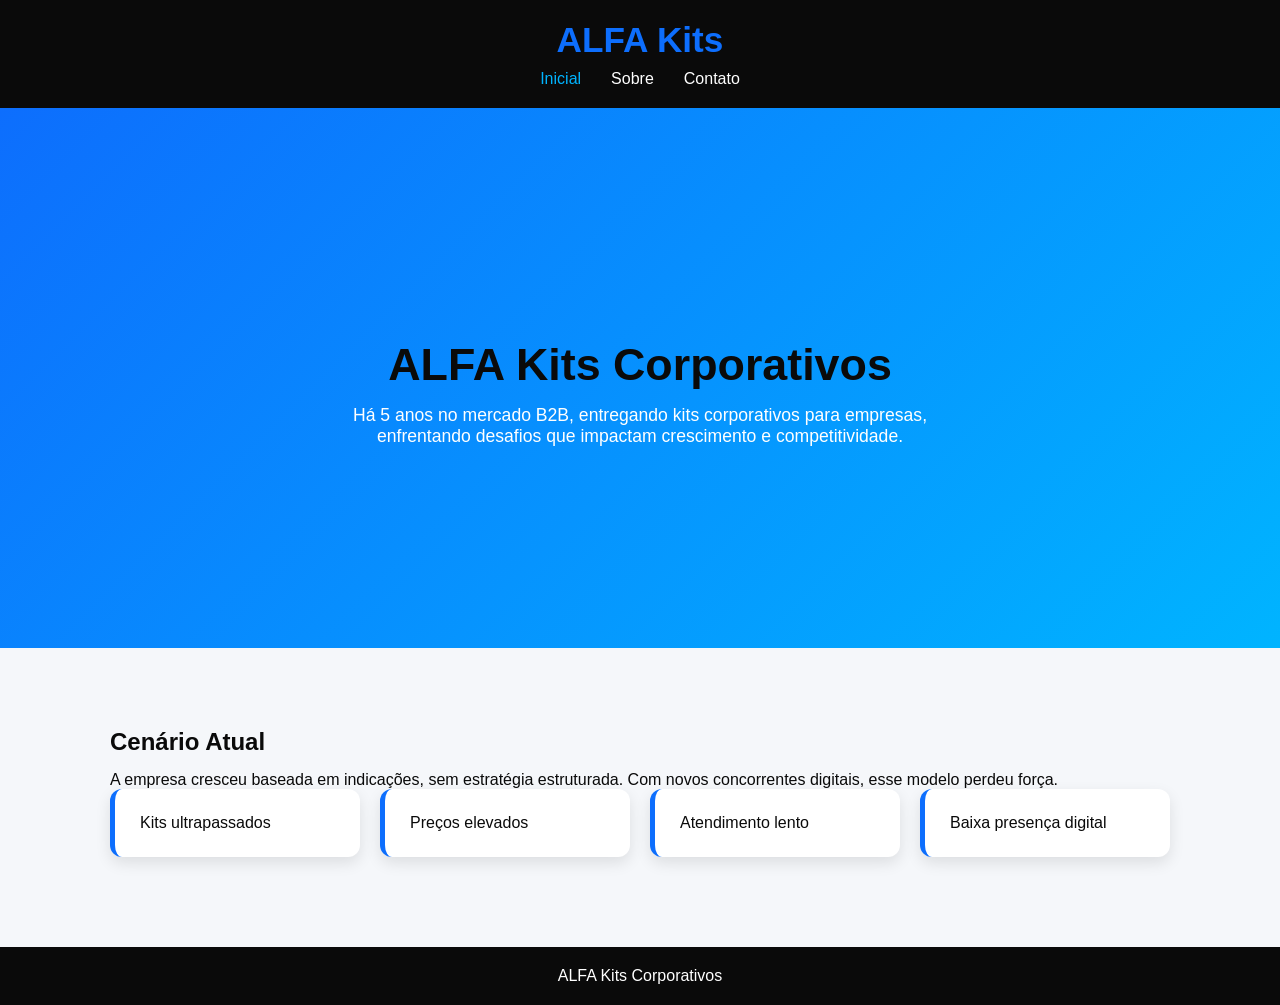
==== index.html @ 17c6bc6e "Primeiro commit" ====
<!DOCTYPE html>
<html lang="pt-BR">
<head>
    <meta charset="UTF-8">
    <meta name="viewport" content="width=device-width, initial-scale=1.0">
    <title>ALFA Kits</title>
    <link rel="stylesheet" href="styles.css">
    <link rel="shortcut icon" href="favicon/favicon.png" type="image/x-icon">
</head>
<body>

<!-- HEADER -->
<header>
    <h1>ALFA Kits</h1>
    <nav>
        <a href="#home" class="active">Inicial</a>
        <a href="#sobre">Sobre</a>
        <a href="#contato">Contato</a>
    </nav>
</header>

<!-- HOME -->
<section id="home">
    <div class="hero">
        <h2>ALFA Kits Corporativos</h2>
        <p>
            Há 5 anos no mercado B2B, entregando kits corporativos para empresas,
            enfrentando desafios que impactam crescimento e competitividade.
        </p>
    </div>

    <div class="container">
        <h2>Cenário Atual</h2>
        <p>
            A empresa cresceu baseada em indicações, sem estratégia estruturada.
            Com novos concorrentes digitais, esse modelo perdeu força.
        </p>

        <div class="grid">
            <div class="card">Kits ultrapassados</div>
            <div class="card">Preços elevados</div>
            <div class="card">Atendimento lento</div>
            <div class="card">Baixa presença digital</div>
        </div>
    </div>
</section>

<!-- SOBRE -->
<section id="sobre">
    <div class="container">
        <h1>Sobre a Empresa</h1>

        <p>
            A ALFA Kits Corporativos atua há 5 anos no mercado B2B, fornecendo kits
            de boas-vindas e kits comemorativos para empresas.
        </p>

        <h2>Nossos Produtos</h2>
        <div class="gallery">
            <div class="product-card">
                <img src="imagens/kits1.webp" alt="Kit Corporativo 1">
                <h3>Kit Corporativo 1</h3>
                <p>Apresentação premium para clientes e parceiros.</p>
            </div>
            <div class="product-card">
                <img src="imagens/kits2.webp" alt="Kit Corporativo 2">
                <h3>Kit Corporativo 2</h3>
                <p>Oferta especial para reuniões e eventos.</p>
            </div>
            <div class="product-card">
                <img src="imagens/kits3.webp" alt="Kit Corporativo 3">
                <h3>Kit Corporativo 3</h3>
                <p>Personalizado para equipes e brindes internos.</p>
            </div>
            <div class="product-card">
                <img src="imagens/kits4.webp" alt="Kit Corporativo 4">
                <h3>Kit Corporativo 4</h3>
                <p>Design sofisticado para grandes clientes.</p>
            </div>
        </div>

        <h2>Mais Fotos</h2>
        <div class="scroll-gallery">
            <div class="scroll-card">
                <img src="imagens/kits1.webp" alt="Kit Corporativo 1">
                <h3>Kit Corporativo 1</h3>
            </div>
            <div class="scroll-card">
                <img src="imagens/kits2.webp" alt="Kit Corporativo 2">
                <h3>Kit Corporativo 2</h3>
            </div>
            <div class="scroll-card">
                <img src="imagens/kits3.webp" alt="Kit Corporativo 3">
                <h3>Kit Corporativo 3</h3>
            </div>
            <div class="scroll-card">
                <img src="imagens/kits4.webp" alt="Kit Corporativo 4">
                <h3>Kit Corporativo 4</h3>
            </div>
            <div class="scroll-card">
                <img src="imagens/kits5.webp" alt="Kit Corporativo 5">
                <h3>Kit Corporativo 5</h3>
            </div>
            <div class="scroll-card">
                <img src="imagens/portifolio.png" alt="Portfólio">
                <h3>Portfólio Completo</h3>
            </div>
        </div>

        <h2>Problemas Internos</h2>
        <div class="grid">
            <div class="card">Sem portfólio padronizado</div>
            <div class="card">Preços sem critério</div>
            <div class="card">Sem política comercial</div>
            <div class="card">Processos desorganizados</div>
        </div>

        <h2>Consequências</h2>
        <div class="grid">
            <div class="card"><h3>-18%</h3><p>Queda no faturamento</p></div>
            <div class="card">Perda de contratos</div>
            <div class="card">Investimentos congelados</div>
        </div>
    </div>
</section>

<!-- CONTATO -->
<section id="contato" style="display:none;">
    <div class="container">
        <h1>Contato</h1>
        <form id="form">
            <input type="text" name="nome" placeholder="Nome" required>
            <input type="email" name="email" placeholder="Email" required>
            <textarea name="mensagem" placeholder="Mensagem" required></textarea>
            <button type="submit">Enviar</button>
        </form>
    </div>
</section>

<!-- FOOTER -->
<footer>
    <p>ALFA Kits Corporativos</p>
</footer>

<script src="script.js"></script>
</body>
</html>
---- styles.css ----
:root {
    --primary: #0d6efd;      /* azul principal */
    --secondary: #00b4ff;    /* azul claro */
    --dark: #0a0a0a;         /* preto */
    --gray: #1f1f1f;         /* cinza escuro */
    --light: #f5f7fa;        /* fundo claro */
    --white: #ffffff;
}

/* RESET */
* {
    margin: 0;
    padding: 0;
    box-sizing: border-box;
    font-family: "Segoe UI", Arial, sans-serif;
}

/* BODY */
body {
    background: var(--light);
    color: var(--dark);
}

/* ================= HEADER ================= */
header {
    background: var(--dark);
    color: var(--white);
    padding: 20px;
    text-align: center; /* centraliza tudo */
}

/* deixa o título maior */
header h1 {
    font-size: 2.2rem;
    color: var(--primary);
    margin-bottom: 10px;
}

/* centraliza os links abaixo do título */
nav {
    display: flex;
    justify-content: center;
    gap: 30px;
} 

nav a {
    color: var(--white);
    text-decoration: none;
    font-weight: 500;
    position: relative;
    transition: 0.3s;
}

/* LINHA ANIMADA */
nav a::after {
    content: "";
    position: absolute;
    width: 0%;
    height: 2px;
    background: var(--secondary);
    left: 0;
    bottom: -5px;
    transition: 0.3s;
}

nav a:hover::after {
    width: 100%;
}

nav a.active {
    color: var(--secondary);
}

/* ================= HERO ================= */
.hero {
    height: 60vh;
    display: flex;
    flex-direction: column;
    justify-content: center;
    align-items: center;
    background: linear-gradient(135deg, var(--primary), var(--secondary));
    color: var(--white);
    text-align: center;
    padding: 20px;
}

.hero h2 {
    font-size: 2.8rem;
    margin-bottom: 15px;
}

.hero p {
    max-width: 600px;
    font-size: 1.1rem;
}

/* ================= CONTAINER ================= */
.container {
    max-width: 1100px;
    margin: auto;
    padding: 50px 20px;
}

/* TITULOS */
h1 {
    text-align: center;
    margin-bottom: 30px;
    color: var(--primary);
}

h2 {
    margin: 30px 0 15px;
    color: var(--dark);
}

/* ================= GRID ================= */
.grid {
    display: grid;
    grid-template-columns: repeat(auto-fit, minmax(250px, 1fr));
    gap: 20px;
}

.gallery {
    display: grid;
    grid-template-columns: repeat(auto-fit, minmax(220px, 1fr));
    gap: 20px;
    margin-top: 25px;
}

.scroll-gallery {
    display: grid;
    grid-auto-flow: column;
    grid-auto-columns: minmax(240px, 260px);
    gap: 20px;
    overflow-x: auto;
    padding-bottom: 10px;
    margin-top: 20px;
    scroll-snap-type: x mandatory;
}

.scroll-gallery::-webkit-scrollbar {
    height: 10px;
}

.scroll-gallery::-webkit-scrollbar-track {
    background: rgba(0,0,0,0.05);
    border-radius: 999px;
}

.scroll-gallery::-webkit-scrollbar-thumb {
    background: var(--primary);
    border-radius: 999px;
}

.scroll-card {
    background: var(--white);
    border-radius: 18px;
    overflow: hidden;
    box-shadow: 0 8px 25px rgba(0,0,0,0.08);
    scroll-snap-align: start;
    min-width: 240px;
}

.scroll-card img {
    width: 100%;
    display: block;
    aspect-ratio: 4 / 3;
    object-fit: cover;
}

.scroll-card h3 {
    margin: 14px 16px 16px;
    color: var(--primary);
}

@media (max-width: 900px) {
    .scroll-gallery {
        grid-auto-columns: minmax(200px, 240px);
    }
}

.product-card {
    background: var(--white);
    border-radius: 16px;
    overflow: hidden;
    box-shadow: 0 8px 22px rgba(0,0,0,0.08);
    transition: transform 0.25s ease, box-shadow 0.25s ease;
}

.product-card img {
    width: 100%;
    display: block;
    aspect-ratio: 4 / 3;
    object-fit: cover;
}

.product-card h3 {
    margin: 18px 20px 10px;
    color: var(--primary);
}

.product-card p {
    margin: 0 20px 18px;
    color: #444;
    line-height: 1.5;
}

.product-card:hover {
    transform: translateY(-4px);
    box-shadow: 0 14px 35px rgba(0,0,0,0.12);
}

/* ================= CARD ================= */
.card {
    background: var(--white);
    padding: 25px;
    border-radius: 12px;
    box-shadow: 0 6px 15px rgba(0,0,0,0.1);
    border-left: 5px solid var(--primary);
    transition: 0.3s;
}

.card:hover {
    transform: translateY(-6px);
    box-shadow: 0 10px 20px rgba(0,0,0,0.15);
}

.card h3 {
    color: var(--primary);
    margin-bottom: 10px;
}

/* ================= FORM ================= */
form {
    background: var(--white);
    padding: 30px;
    border-radius: 12px;
    box-shadow: 0 6px 15px rgba(0,0,0,0.1);
    max-width: 500px;
    margin: auto;
}

/* INPUTS */
input, textarea {
    width: 100%;
    padding: 12px;
    margin: 10px 0;
    border-radius: 8px;
    border: 1px solid #ccc;
    transition: 0.3s;
}

input:focus, textarea:focus {
    border-color: var(--primary);
    outline: none;
}

/* BOTÃO */
button {
    width: 100%;
    padding: 12px;
    border: none;
    border-radius: 8px;
    background: linear-gradient(to right, var(--primary), var(--secondary));
    color: var(--white);
    font-weight: bold;
    cursor: pointer;
    transition: 0.3s;
}

button:hover {
    transform: scale(1.03);
}

/* ================= FOOTER ================= */
footer {
    background: var(--dark);
    color: var(--white);
    text-align: center;
    padding: 20px;
    margin-top: 40px;
}

/* RESPONSIVO */
@media (max-width: 600px) {
    .hero h2 {
        font-size: 2rem;
    }
}
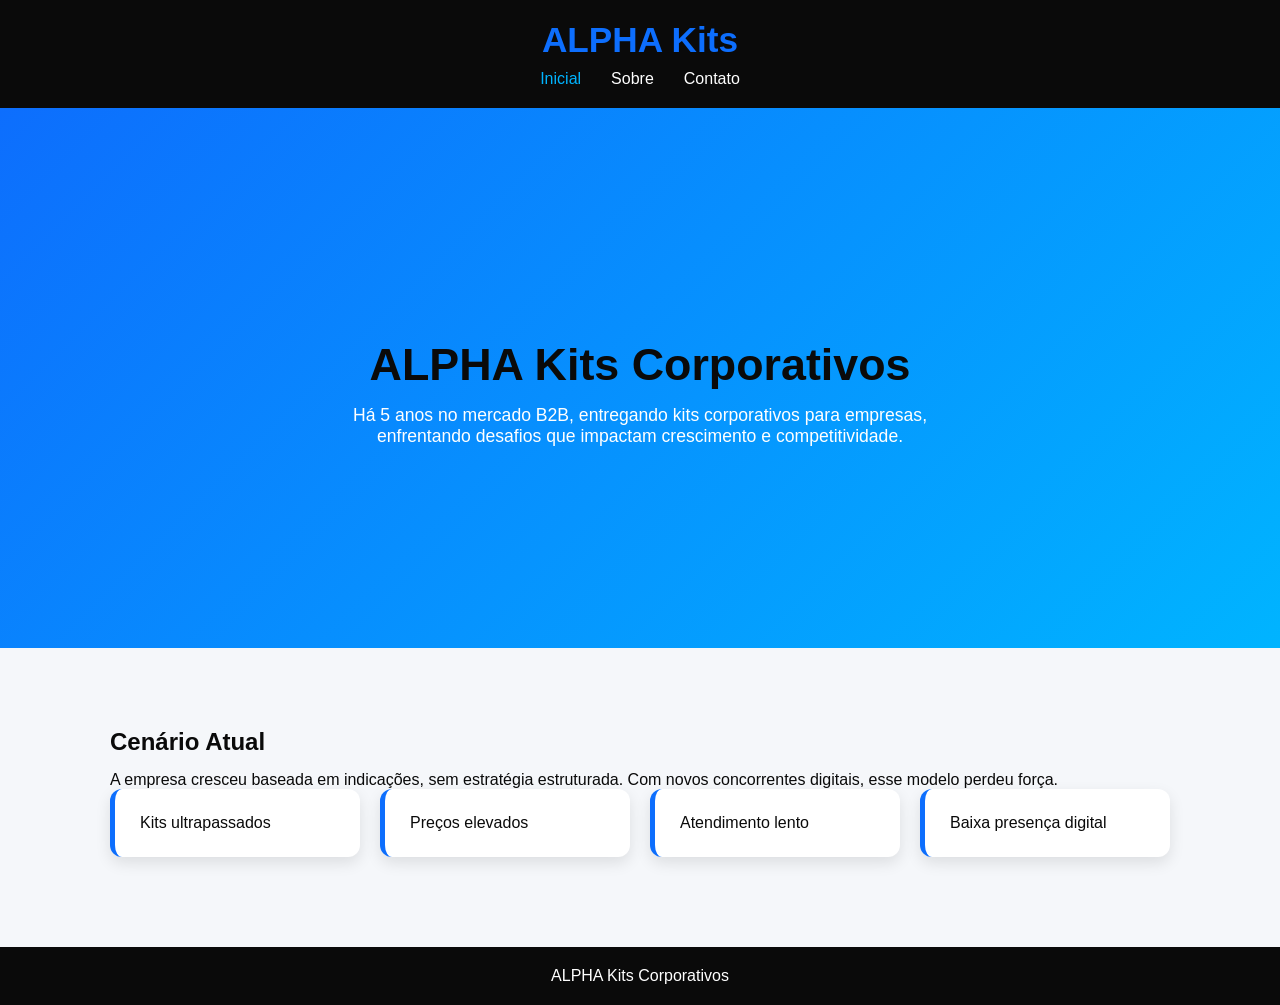
==== commit 5676a242: "Atualização do portfólio, preços dos kits e ajustes no CSS" ====
--- a/index.html
+++ b/index.html
@@ -3,7 +3,7 @@
 <head>
     <meta charset="UTF-8">
     <meta name="viewport" content="width=device-width, initial-scale=1.0">
-    <title>ALFA Kits</title>
+    <title>ALPHA Kits</title>
     <link rel="stylesheet" href="styles.css">
     <link rel="shortcut icon" href="favicon/favicon.png" type="image/x-icon">
 </head>
@@ -11,7 +11,7 @@
 
 <!-- HEADER -->
 <header>
-    <h1>ALFA Kits</h1>
+    <h1>ALPHA Kits</h1>
     <nav>
         <a href="#home" class="active">Inicial</a>
         <a href="#sobre">Sobre</a>
@@ -22,7 +22,7 @@
 <!-- HOME -->
 <section id="home">
     <div class="hero">
-        <h2>ALFA Kits Corporativos</h2>
+        <h2>ALPHA Kits Corporativos</h2>
         <p>
             Há 5 anos no mercado B2B, entregando kits corporativos para empresas,
             enfrentando desafios que impactam crescimento e competitividade.
@@ -51,7 +51,7 @@
         <h1>Sobre a Empresa</h1>
 
         <p>
-            A ALFA Kits Corporativos atua há 5 anos no mercado B2B, fornecendo kits
+            A ALPHA Kits Corporativos atua há 5 anos no mercado B2B, fornecendo kits
             de boas-vindas e kits comemorativos para empresas.
         </p>
 
@@ -139,7 +139,7 @@
 
 <!-- FOOTER -->
 <footer>
-    <p>ALFA Kits Corporativos</p>
+    <p>ALPHA Kits Corporativos</p>
 </footer>
 
 <script src="script.js"></script>
--- a/styles.css
+++ b/styles.css
@@ -205,6 +205,13 @@
     line-height: 1.5;
 }
 
+.product-card .price {
+    margin: 0 20px 20px;
+    font-size: 1.2rem;
+    font-weight: bold;
+    color: var(--gray);
+}
+
 .product-card:hover {
     transform: translateY(-4px);
     box-shadow: 0 14px 35px rgba(0,0,0,0.12);
@@ -281,6 +288,18 @@
     margin-top: 40px;
 }
 
+footer a {
+    color: var(--light);
+    text-decoration: none;
+    font-weight: bold;
+    transition: 0.3s;
+}
+
+footer a:hover {
+    color: var(--white);
+    text-decoration: underline;
+}
+
 /* RESPONSIVO */
 @media (max-width: 600px) {
     .hero h2 {
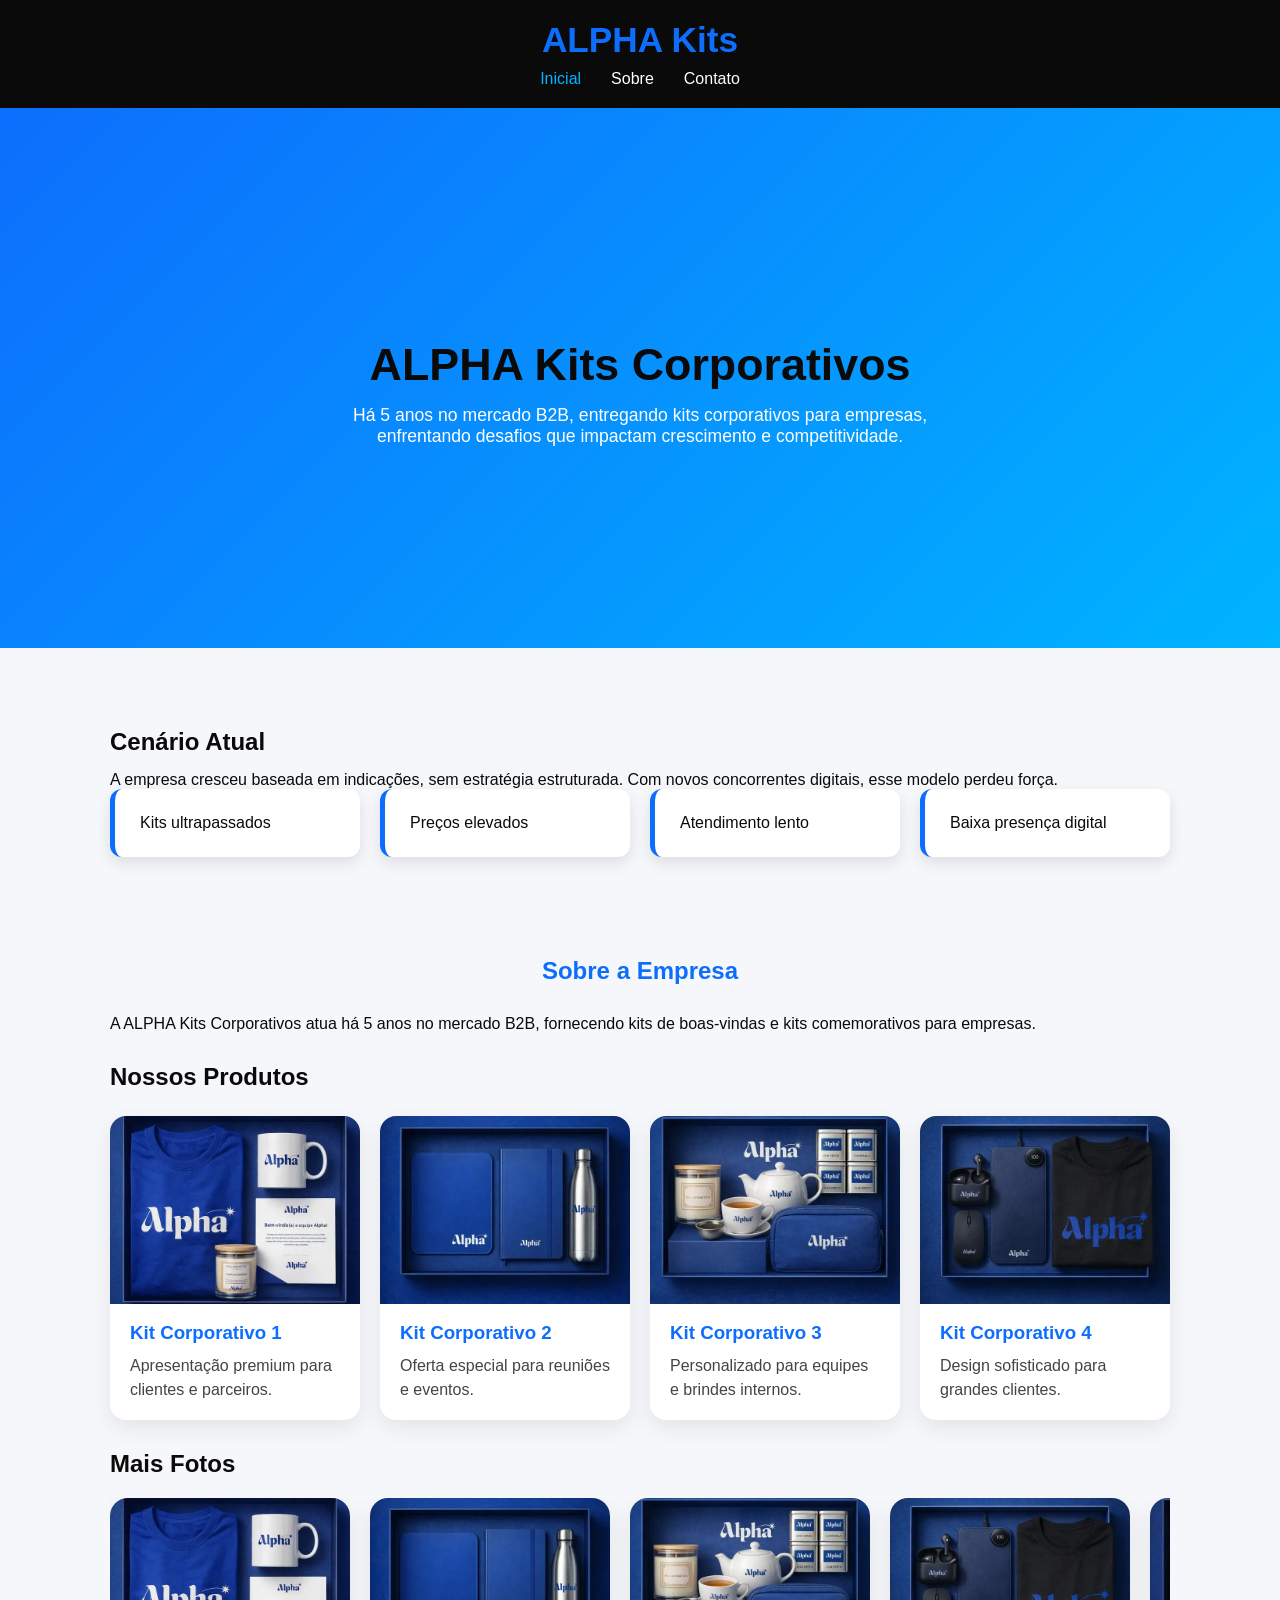
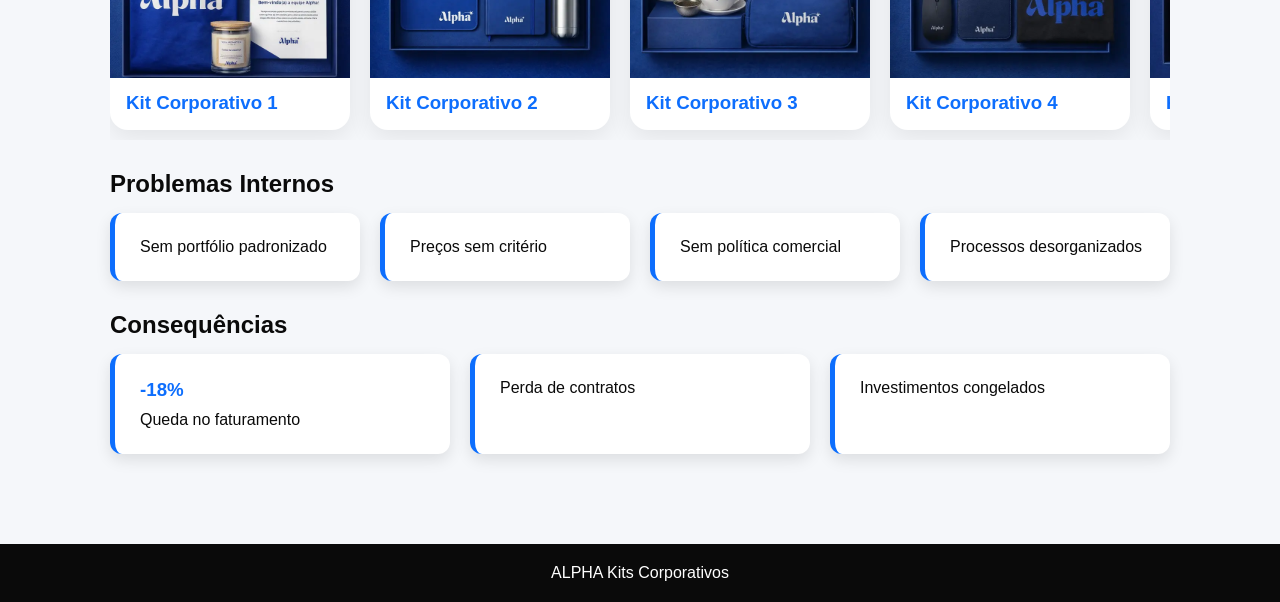
==== commit 89be2229: "Inativando a navegação por hash e usando links normais para as páginas." ====
--- a/index.html
+++ b/index.html
@@ -13,9 +13,9 @@
 <header>
     <h1>ALPHA Kits</h1>
     <nav>
-        <a href="#home" class="active">Inicial</a>
-        <a href="#sobre">Sobre</a>
-        <a href="#contato">Contato</a>
+        <a href="index.html" class="active" >Inicial</a>
+        <a href="sobre.html">Sobre</a>
+        <a href="contato.html">Contato</a>
     </nav>
 </header>
 
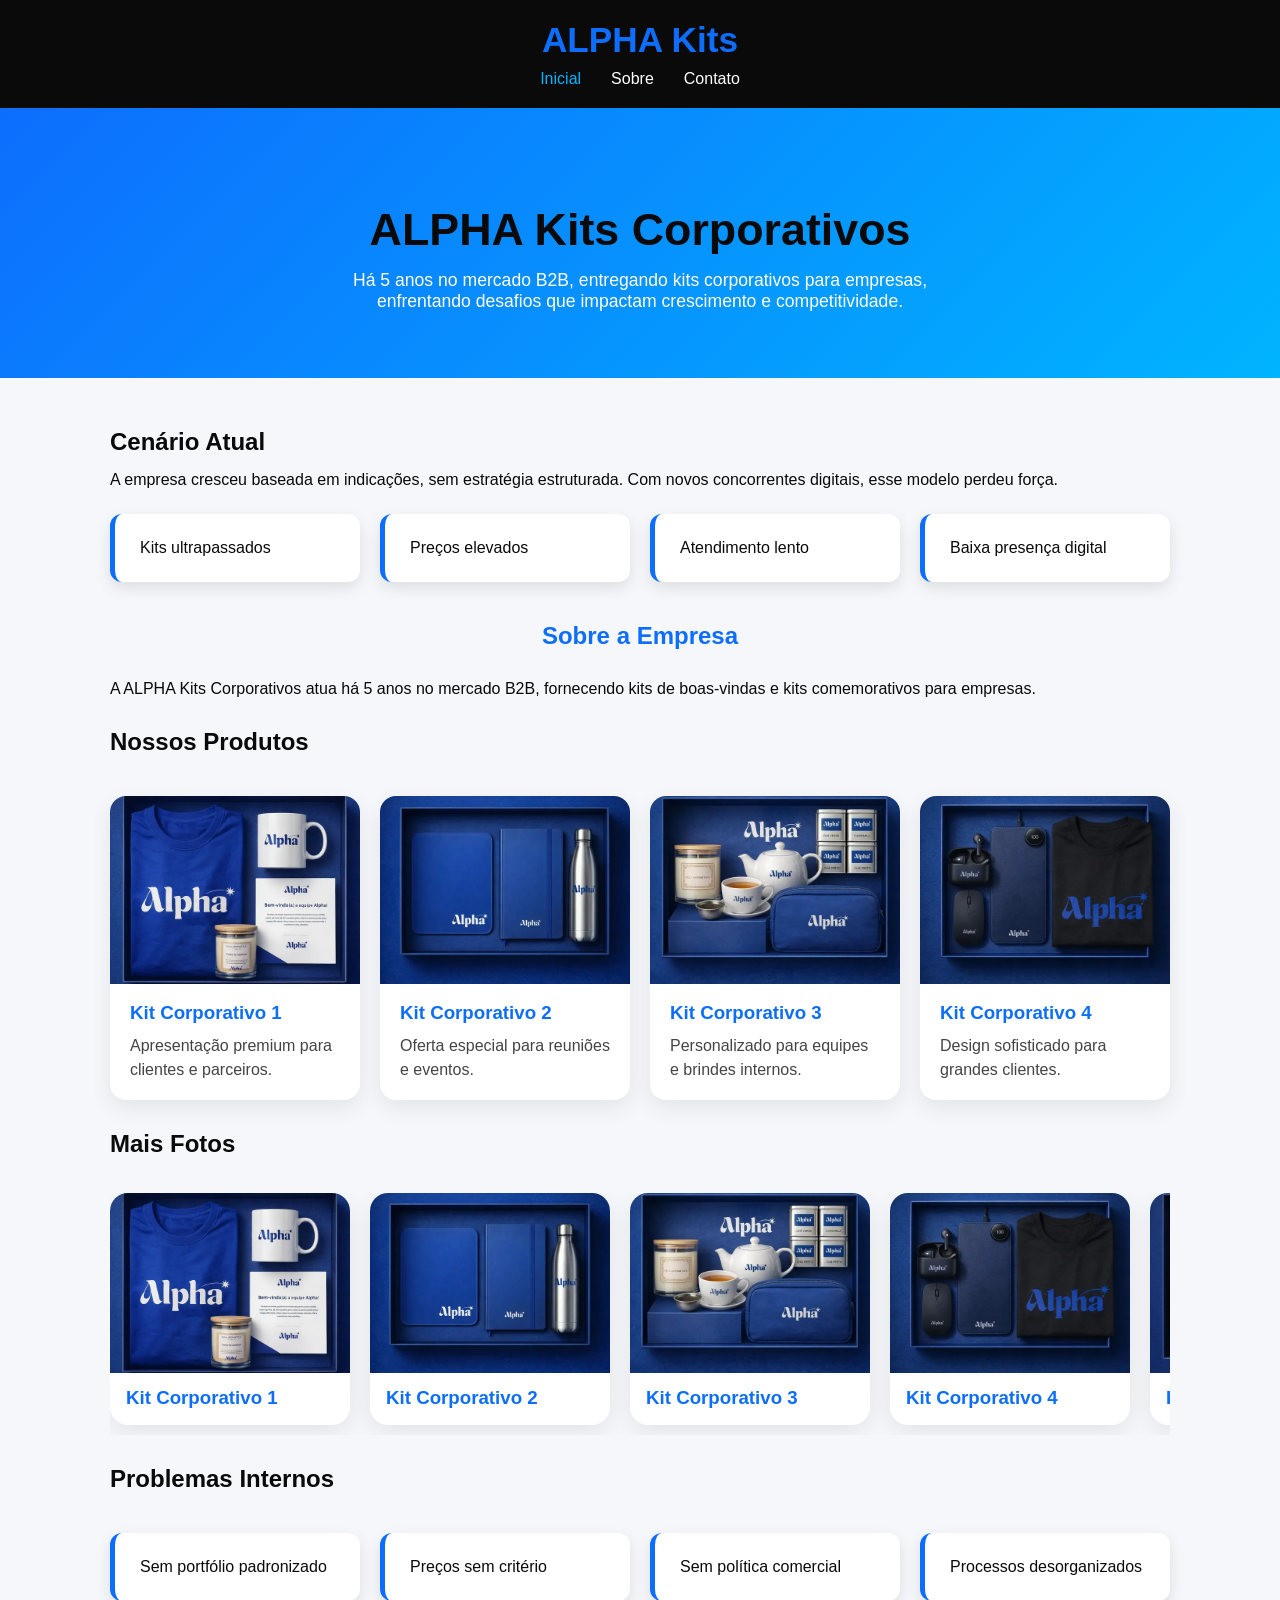
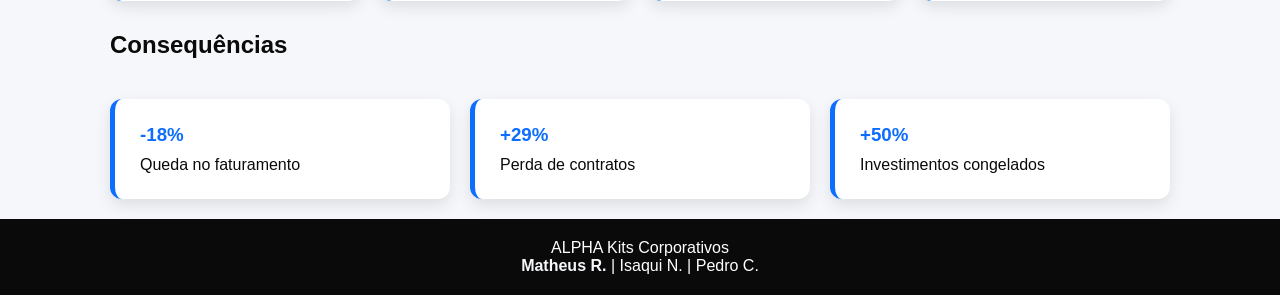
==== commit a825dc5b: "Atualizações Principais no Projeto e Otimizações de Layout" ====
--- a/index.html
+++ b/index.html
@@ -1,147 +1,159 @@
-<!DOCTYPE html>
+<!doctype html>
 <html lang="pt-BR">
-<head>
-    <meta charset="UTF-8">
-    <meta name="viewport" content="width=device-width, initial-scale=1.0">
+  <head>
+    <meta charset="UTF-8" />
+    <meta name="viewport" content="width=device-width, initial-scale=1.0" />
     <title>ALPHA Kits</title>
-    <link rel="stylesheet" href="styles.css">
-    <link rel="shortcut icon" href="favicon/favicon.png" type="image/x-icon">
-</head>
-<body>
-
-<!-- HEADER -->
-<header>
-    <h1>ALPHA Kits</h1>
-    <nav>
-        <a href="index.html" class="active" >Inicial</a>
+    <link rel="stylesheet" href="styles/styles.css" />
+    <link rel="shortcut icon" href="favicon/favicon.png" type="image/x-icon" />
+  </head>
+  <body>
+    <!-- HEADER -->
+    <header>
+      <h1>ALPHA Kits</h1>
+      <nav>
+        <a href="index.html" class="active">Inicial</a>
         <a href="sobre.html">Sobre</a>
         <a href="contato.html">Contato</a>
-    </nav>
-</header>
+      </nav>
+    </header>
 
-<!-- HOME -->
-<section id="home">
-    <div class="hero">
+    <!-- HOME -->
+    <section id="home">
+      <div class="hero">
         <h2>ALPHA Kits Corporativos</h2>
         <p>
-            Há 5 anos no mercado B2B, entregando kits corporativos para empresas,
-            enfrentando desafios que impactam crescimento e competitividade.
+          Há 5 anos no mercado B2B, entregando kits corporativos para empresas,
+          enfrentando desafios que impactam crescimento e competitividade.
         </p>
-    </div>
+      </div>
 
-    <div class="container">
+      <div class="container">
         <h2>Cenário Atual</h2>
         <p>
-            A empresa cresceu baseada em indicações, sem estratégia estruturada.
-            Com novos concorrentes digitais, esse modelo perdeu força.
+          A empresa cresceu baseada em indicações, sem estratégia estruturada.
+          Com novos concorrentes digitais, esse modelo perdeu força.
         </p>
 
         <div class="grid">
-            <div class="card">Kits ultrapassados</div>
-            <div class="card">Preços elevados</div>
-            <div class="card">Atendimento lento</div>
-            <div class="card">Baixa presença digital</div>
+          <div class="card">Kits ultrapassados</div>
+          <div class="card">Preços elevados</div>
+          <div class="card">Atendimento lento</div>
+          <div class="card">Baixa presença digital</div>
         </div>
-    </div>
-</section>
+      </div>
+    </section>
 
-<!-- SOBRE -->
-<section id="sobre">
-    <div class="container">
+    <!-- SOBRE -->
+    <section id="sobre">
+      <div class="container">
         <h1>Sobre a Empresa</h1>
 
         <p>
-            A ALPHA Kits Corporativos atua há 5 anos no mercado B2B, fornecendo kits
-            de boas-vindas e kits comemorativos para empresas.
+          A ALPHA Kits Corporativos atua há 5 anos no mercado B2B, fornecendo
+          kits de boas-vindas e kits comemorativos para empresas.
         </p>
 
         <h2>Nossos Produtos</h2>
         <div class="gallery">
-            <div class="product-card">
-                <img src="imagens/kits1.webp" alt="Kit Corporativo 1">
-                <h3>Kit Corporativo 1</h3>
-                <p>Apresentação premium para clientes e parceiros.</p>
-            </div>
-            <div class="product-card">
-                <img src="imagens/kits2.webp" alt="Kit Corporativo 2">
-                <h3>Kit Corporativo 2</h3>
-                <p>Oferta especial para reuniões e eventos.</p>
-            </div>
-            <div class="product-card">
-                <img src="imagens/kits3.webp" alt="Kit Corporativo 3">
-                <h3>Kit Corporativo 3</h3>
-                <p>Personalizado para equipes e brindes internos.</p>
-            </div>
-            <div class="product-card">
-                <img src="imagens/kits4.webp" alt="Kit Corporativo 4">
-                <h3>Kit Corporativo 4</h3>
-                <p>Design sofisticado para grandes clientes.</p>
-            </div>
+          <div class="product-card">
+            <img src="images/kits1.webp" alt="Kit Corporativo 1" />
+            <h3>Kit Corporativo 1</h3>
+            <p>Apresentação premium para clientes e parceiros.</p>
+          </div>
+          <div class="product-card">
+            <img src="images/kits2.webp" alt="Kit Corporativo 2" />
+            <h3>Kit Corporativo 2</h3>
+            <p>Oferta especial para reuniões e eventos.</p>
+          </div>
+          <div class="product-card">
+            <img src="images/kits3.webp" alt="Kit Corporativo 3" />
+            <h3>Kit Corporativo 3</h3>
+            <p>Personalizado para equipes e brindes internos.</p>
+          </div>
+          <div class="product-card">
+            <img src="images/kits4.webp" alt="Kit Corporativo 4" />
+            <h3>Kit Corporativo 4</h3>
+            <p>Design sofisticado para grandes clientes.</p>
+          </div>
         </div>
 
         <h2>Mais Fotos</h2>
         <div class="scroll-gallery">
-            <div class="scroll-card">
-                <img src="imagens/kits1.webp" alt="Kit Corporativo 1">
-                <h3>Kit Corporativo 1</h3>
-            </div>
-            <div class="scroll-card">
-                <img src="imagens/kits2.webp" alt="Kit Corporativo 2">
-                <h3>Kit Corporativo 2</h3>
-            </div>
-            <div class="scroll-card">
-                <img src="imagens/kits3.webp" alt="Kit Corporativo 3">
-                <h3>Kit Corporativo 3</h3>
-            </div>
-            <div class="scroll-card">
-                <img src="imagens/kits4.webp" alt="Kit Corporativo 4">
-                <h3>Kit Corporativo 4</h3>
-            </div>
-            <div class="scroll-card">
-                <img src="imagens/kits5.webp" alt="Kit Corporativo 5">
-                <h3>Kit Corporativo 5</h3>
-            </div>
-            <div class="scroll-card">
-                <img src="imagens/portifolio.png" alt="Portfólio">
-                <h3>Portfólio Completo</h3>
-            </div>
+          <div class="scroll-card">
+            <img src="images/kits1.webp" alt="Kit Corporativo 1" />
+            <h3>Kit Corporativo 1</h3>
+          </div>
+          <div class="scroll-card">
+            <img src="images/kits2.webp" alt="Kit Corporativo 2" />
+            <h3>Kit Corporativo 2</h3>
+          </div>
+          <div class="scroll-card">
+            <img src="images/kits3.webp" alt="Kit Corporativo 3" />
+            <h3>Kit Corporativo 3</h3>
+          </div>
+          <div class="scroll-card">
+            <img src="images/kits4.webp" alt="Kit Corporativo 4" />
+            <h3>Kit Corporativo 4</h3>
+          </div>
+          <div class="scroll-card">
+            <img src="images/kits5.webp" alt="Kit Corporativo 5" />
+            <h3>Kit Corporativo 5</h3>
+          </div>
+          <div class="scroll-card">
+            <img src="images/Portifolio.webp" alt="Portifólio" />
+            <h3>Portfólio Completo</h3>
+          </div>
         </div>
 
         <h2>Problemas Internos</h2>
         <div class="grid">
-            <div class="card">Sem portfólio padronizado</div>
-            <div class="card">Preços sem critério</div>
-            <div class="card">Sem política comercial</div>
-            <div class="card">Processos desorganizados</div>
+          <div class="card">Sem portfólio padronizado</div>
+          <div class="card">Preços sem critério</div>
+          <div class="card">Sem política comercial</div>
+          <div class="card">Processos desorganizados</div>
         </div>
 
         <h2>Consequências</h2>
         <div class="grid">
-            <div class="card"><h3>-18%</h3><p>Queda no faturamento</p></div>
-            <div class="card">Perda de contratos</div>
-            <div class="card">Investimentos congelados</div>
+          <div class="card">
+            <h3>-18%</h3>
+            <p>Queda no faturamento</p>
+          </div>
+          <div class="card">
+            <h3>+29%</h3>
+            <p>Perda de contratos</p>
+          </div>
+          <div class="card">
+            <h3>+50%</h3>
+            Investimentos congelados
+          </div>
         </div>
-    </div>
-</section>
+      </div>
+    </section>
 
-<!-- CONTATO -->
-<section id="contato" style="display:none;">
-    <div class="container">
+    <!-- CONTATO -->
+    <section id="contato" style="display: none">
+      <div class="container">
         <h1>Contato</h1>
         <form id="form">
-            <input type="text" name="nome" placeholder="Nome" required>
-            <input type="email" name="email" placeholder="Email" required>
-            <textarea name="mensagem" placeholder="Mensagem" required></textarea>
-            <button type="submit">Enviar</button>
+          <input type="text" name="nome" placeholder="Nome" required />
+          <input type="email" name="email" placeholder="Email" required />
+          <textarea name="mensagem" placeholder="Mensagem" required></textarea>
+          <button type="submit">Enviar</button>
         </form>
-    </div>
-</section>
+      </div>
+    </section>
 
-<!-- FOOTER -->
-<footer>
-    <p>ALPHA Kits Corporativos</p>
-</footer>
+    <!-- FOOTER -->
+    <footer>
+      <p>ALPHA Kits Corporativos</p>
+      <p>
+        <a href="https://github.com/matheusrsdeveloper">Matheus R.</a> | Isaqui
+        N. | Pedro C.
+      </p>
+    </footer>
 
-<script src="script.js"></script>
-</body>
+    <script src="script.js"></script>
+  </body>
 </html>
--- a/styles/styles.css
+++ b/styles/styles.css
@@ -0,0 +1,274 @@
+:root {
+    --primary: #0d6efd;      /* azul principal */
+    --secondary: #00b4ff;    /* azul claro */
+    --dark: #0a0a0a;         /* preto */
+    --gray: #1f1f1f;         /* cinza escuro */
+    --light: #f5f7fa;        /* fundo claro */
+    --white: #ffffff;
+}
+
+/* RESET */
+* {
+    margin: 0;
+    padding: 0;
+    box-sizing: border-box;
+    font-family: "Segoe UI", Arial, sans-serif;
+}
+
+/* BODY */
+body {
+    background: var(--light);
+    color: var(--dark);
+    height: 100svh;
+    display: flex;
+    flex-direction: column;
+    justify-content: space-evenly;
+}
+
+/* ================= HEADER ================= */
+header {
+    background: var(--dark);
+    color: var(--white);
+    padding: 20px;
+    text-align: center; /* centraliza tudo */
+}
+
+/* deixa o título maior */
+header h1 {
+    font-size: 2.2rem;
+    color: var(--primary);
+    margin-bottom: 10px;
+}
+
+/* centraliza os links abaixo do título */
+nav {
+    display: flex;
+    justify-content: center;
+    gap: 30px;
+} 
+
+nav a {
+    color: var(--white);
+    text-decoration: none;
+    font-weight: 500;
+    position: relative;
+    transition: 0.3s;
+}
+
+/* LINHA ANIMADA */
+nav a::after {
+    content: "";
+    position: absolute;
+    width: 0%;
+    height: 2px;
+    background: var(--secondary);
+    left: 0;
+    bottom: -5px;
+    transition: 0.3s;
+}
+
+nav a:hover::after {
+    width: 100%;
+}
+
+nav a.active {
+    color: var(--secondary);
+}
+
+/* ================= HERO ================= */
+.hero {
+    height: 30vh;
+    display: flex;
+    flex-direction: column;
+    justify-content: center;
+    align-items: center;
+    background: linear-gradient(135deg, var(--primary), var(--secondary));
+    color: var(--white);
+    text-align: center;
+    padding: 20px;
+}
+
+.hero h2 {
+    font-size: 2.8rem;
+    margin-bottom: 15px;
+}
+
+.hero p {
+    max-width: 600px;
+    font-size: 1.1rem;
+}
+
+/* ================= CONTAINER ================= */
+.container {
+    display: flex;
+    flex-direction: column;
+    justify-content: space-between;
+    max-width: 1100px;
+    margin: auto;
+    padding: 20px 20px;
+}
+
+/* TITULOS */
+h1 {
+    text-align: center;
+    margin-bottom: 30px;
+    color: var(--primary);
+}
+
+h2 {
+    margin: 30px 0 15px;
+    color: var(--dark);
+}
+
+/* ================= GRID ================= */
+.grid {
+    display: grid;
+    margin-top: 25px;
+    grid-template-columns: repeat(auto-fit, minmax(250px, 1fr));
+    gap: 20px;
+}
+
+.gallery {
+    display: grid;
+    grid-template-columns: repeat(auto-fit, minmax(220px, 1fr));
+    gap: 20px;
+    margin-top: 25px;
+}
+
+.scroll-gallery {
+    display: grid;
+    grid-auto-flow: column;
+    grid-auto-columns: minmax(240px, 260px);
+    gap: 20px;
+    overflow-x: auto;
+    padding-bottom: 10px;
+    margin-top: 20px;
+    scroll-snap-type: x mandatory;
+}
+
+.scroll-gallery::-webkit-scrollbar {
+    height: 10px;
+}
+
+.scroll-gallery::-webkit-scrollbar-track {
+    background: rgba(0,0,0,0.05);
+    border-radius: 999px;
+}
+
+.scroll-gallery::-webkit-scrollbar-thumb {
+    background: var(--primary);
+    border-radius: 999px;
+}
+
+.scroll-card {
+    background: var(--white);
+    border-radius: 18px;
+    overflow: hidden;
+    box-shadow: 0 8px 25px rgba(0,0,0,0.08);
+    scroll-snap-align: start;
+    min-width: 240px;
+}
+
+.scroll-card img {
+    width: 100%;
+    display: block;
+    aspect-ratio: 4 / 3;
+    object-fit: cover;
+}
+
+.scroll-card h3 {
+    margin: 14px 16px 16px;
+    color: var(--primary);
+}
+
+@media (max-width: 900px) {
+    .scroll-gallery {
+        grid-auto-columns: minmax(200px, 240px);
+    }
+}
+
+.product-card {
+    background: var(--white);
+    border-radius: 16px;
+    overflow: hidden;
+    box-shadow: 0 8px 22px rgba(0,0,0,0.08);
+    transition: transform 0.25s ease, box-shadow 0.25s ease; 
+}
+
+.product-card img {
+    width: 100%;
+    display: block;
+    aspect-ratio: 4 / 3;
+    object-fit: cover;
+}
+
+.product-card h3 {
+    margin: 18px 20px 10px;
+    color: var(--primary);
+}
+
+.product-card p {
+    margin: 0 20px 18px;
+    color: #444;
+    line-height: 1.5;
+}
+
+.product-card .price {
+    margin: 0 20px 20px;
+    font-size: 1.2rem;
+    font-weight: bold;
+    color: var(--gray);
+}
+
+.product-card:hover {
+    transform: translateY(-4px);
+    box-shadow: 0 14px 35px rgba(0,0,0,0.12);
+}
+
+/* ================= CARD ================= */
+.card {
+    background: var(--white);
+    padding: 25px;
+    border-radius: 12px;
+    box-shadow: 0 6px 15px rgba(0,0,0,0.1);
+    border-left: 5px solid var(--primary);
+    transition: 0.3s;
+}
+
+.card:hover {
+    transform: translateY(-6px);
+    box-shadow: 0 10px 20px rgba(0,0,0,0.15);
+}
+
+.card h3 {
+    color: var(--primary);
+    margin-bottom: 10px;
+}
+
+/* ================= FOOTER ================= */
+footer {
+    background: var(--dark);
+    color: var(--white);
+    text-align: center;
+    padding: 20px;
+    height: fit-content;
+}
+
+footer a {
+    color: var(--light);
+    text-decoration: none;
+    font-weight: bold;
+    transition: 0.3s;
+}
+
+footer a:hover {
+    color: var(--white);
+    text-decoration: underline;
+}
+
+/* RESPONSIVO */
+@media (max-width: 600px) {
+    .hero h2 {
+        font-size: 2rem;
+    }
+}
